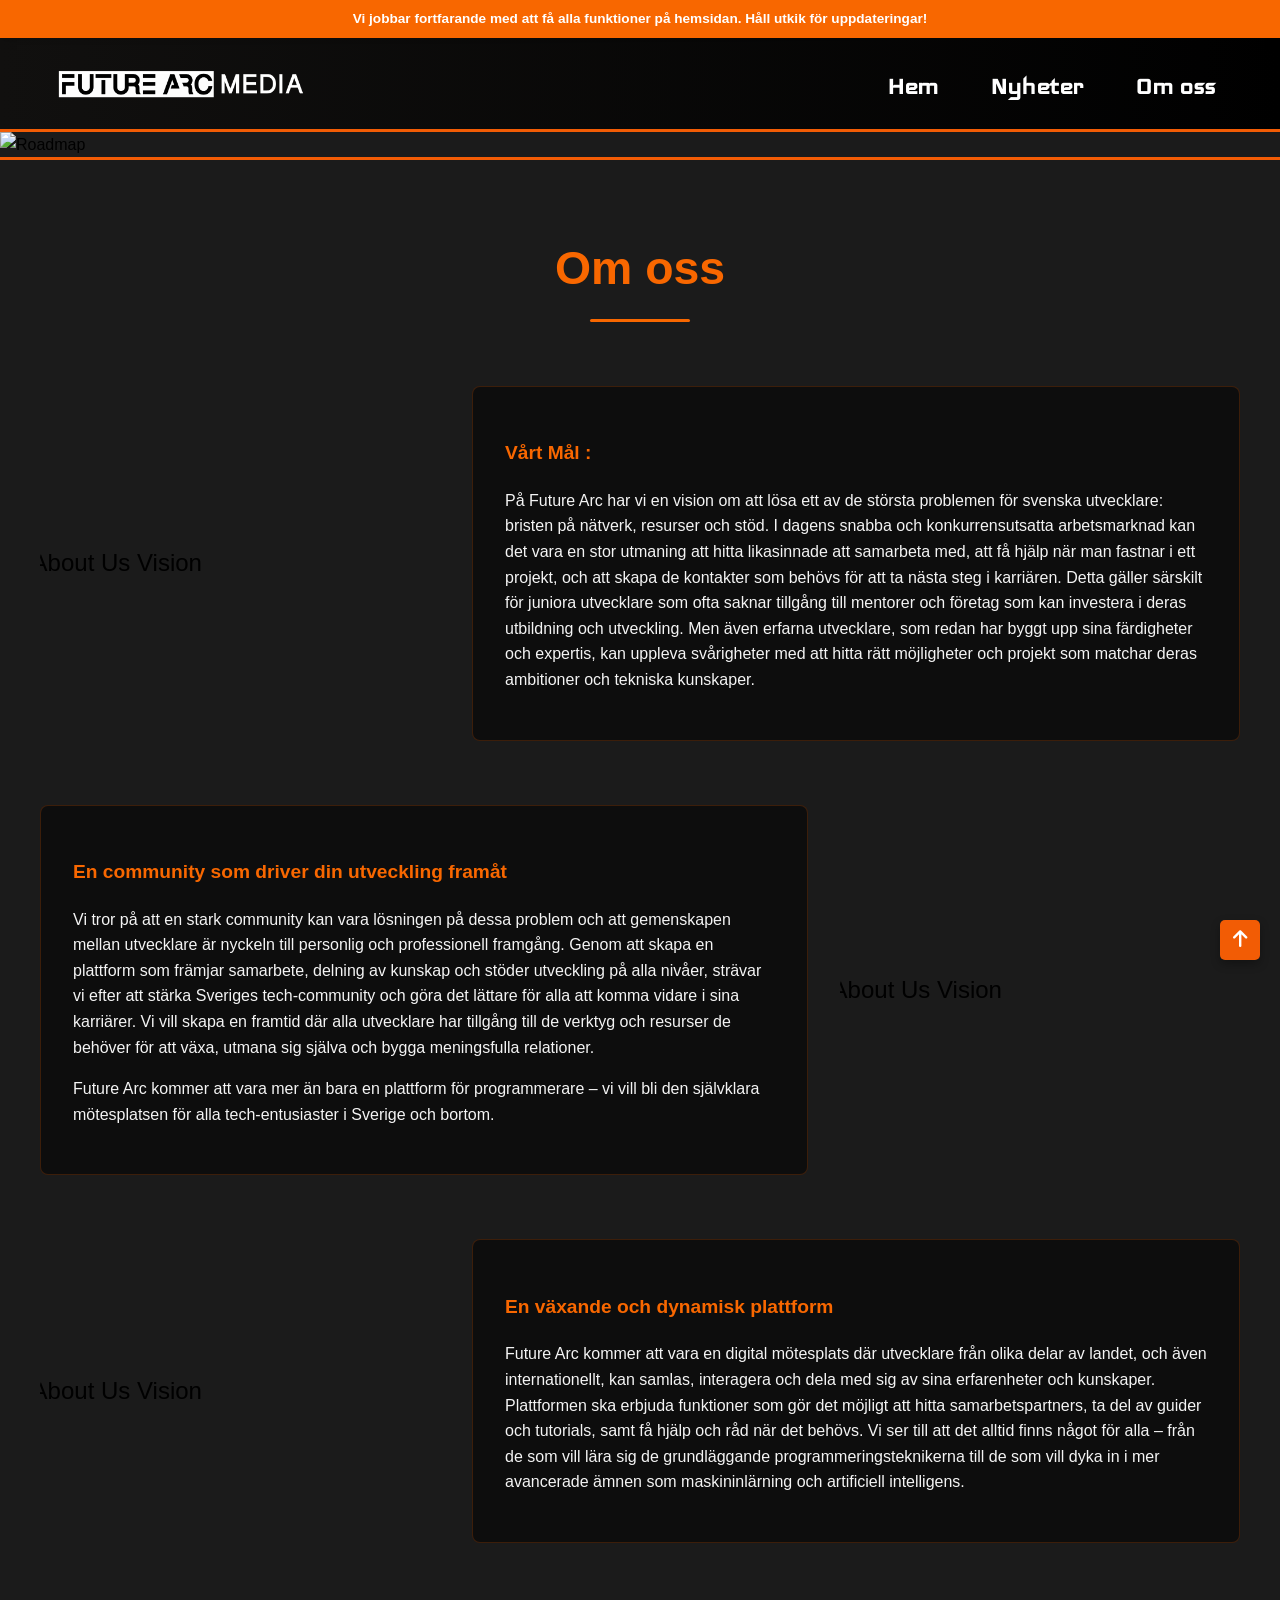
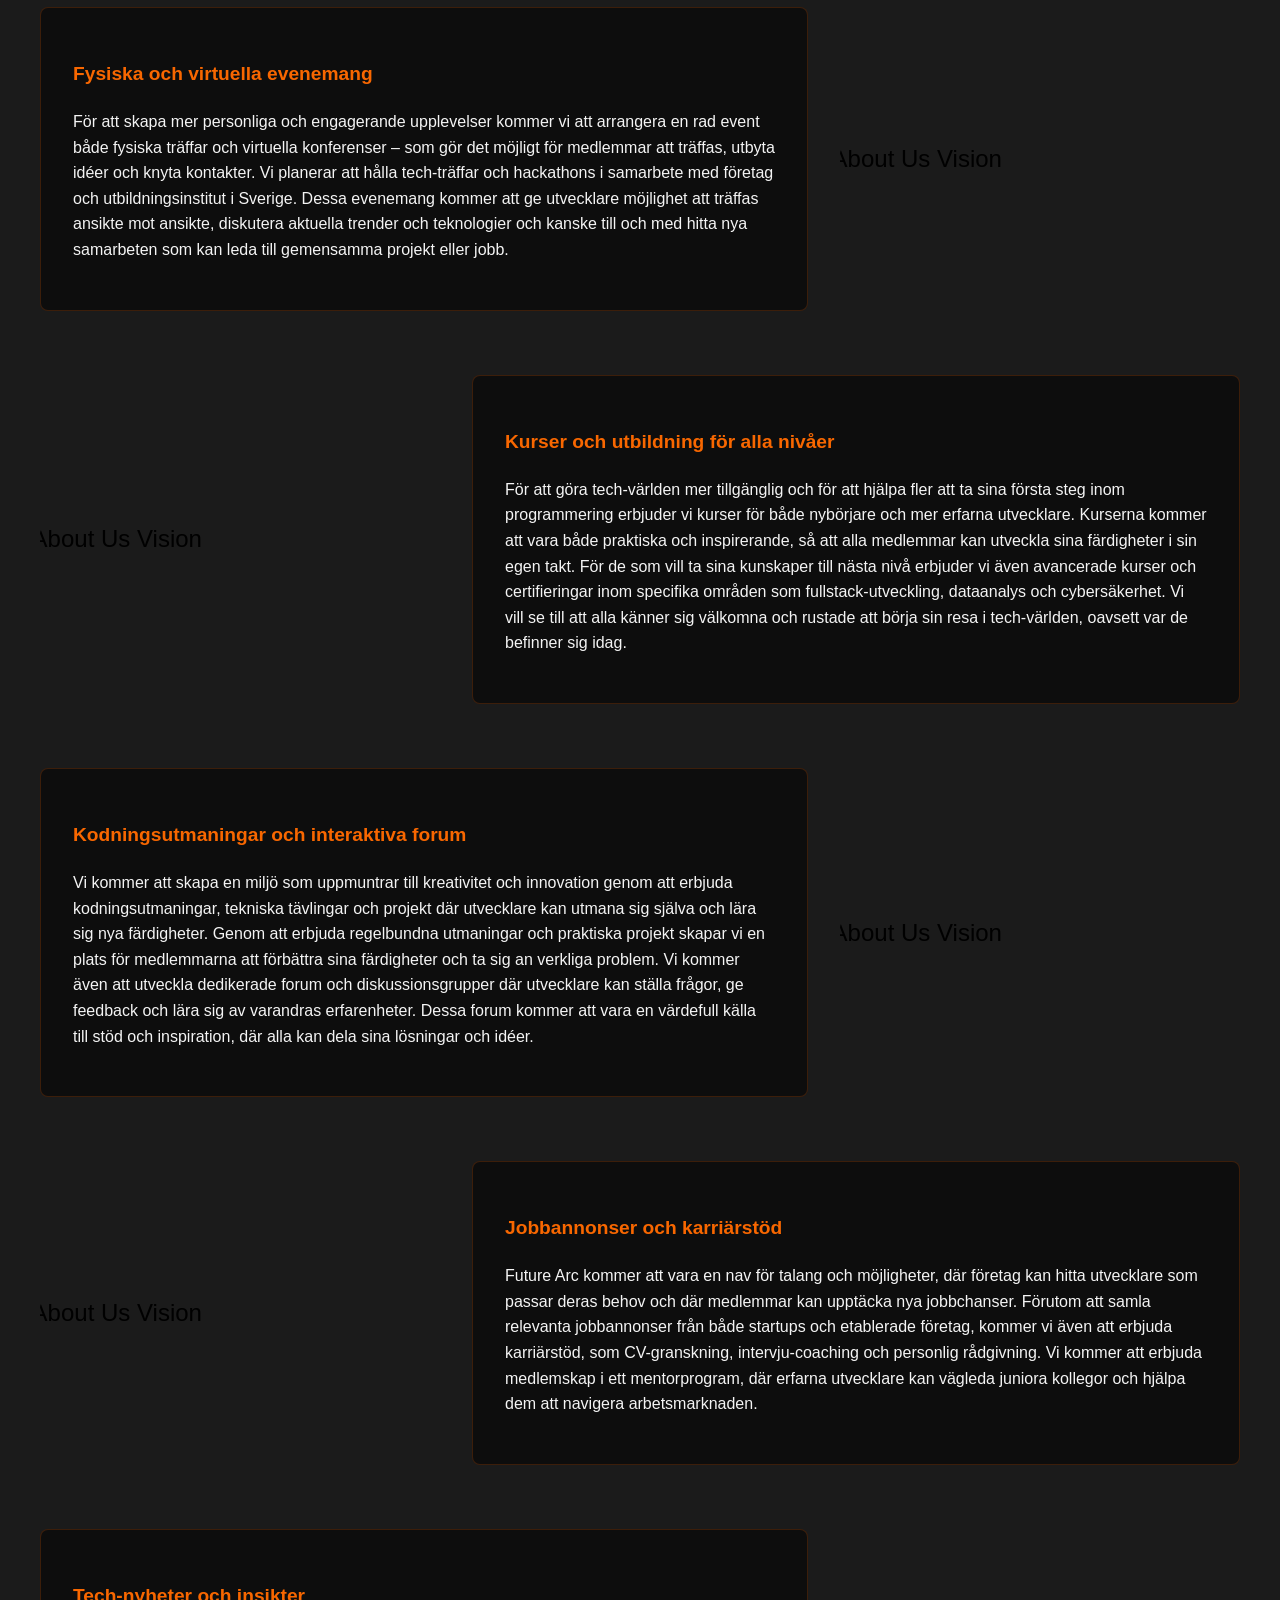
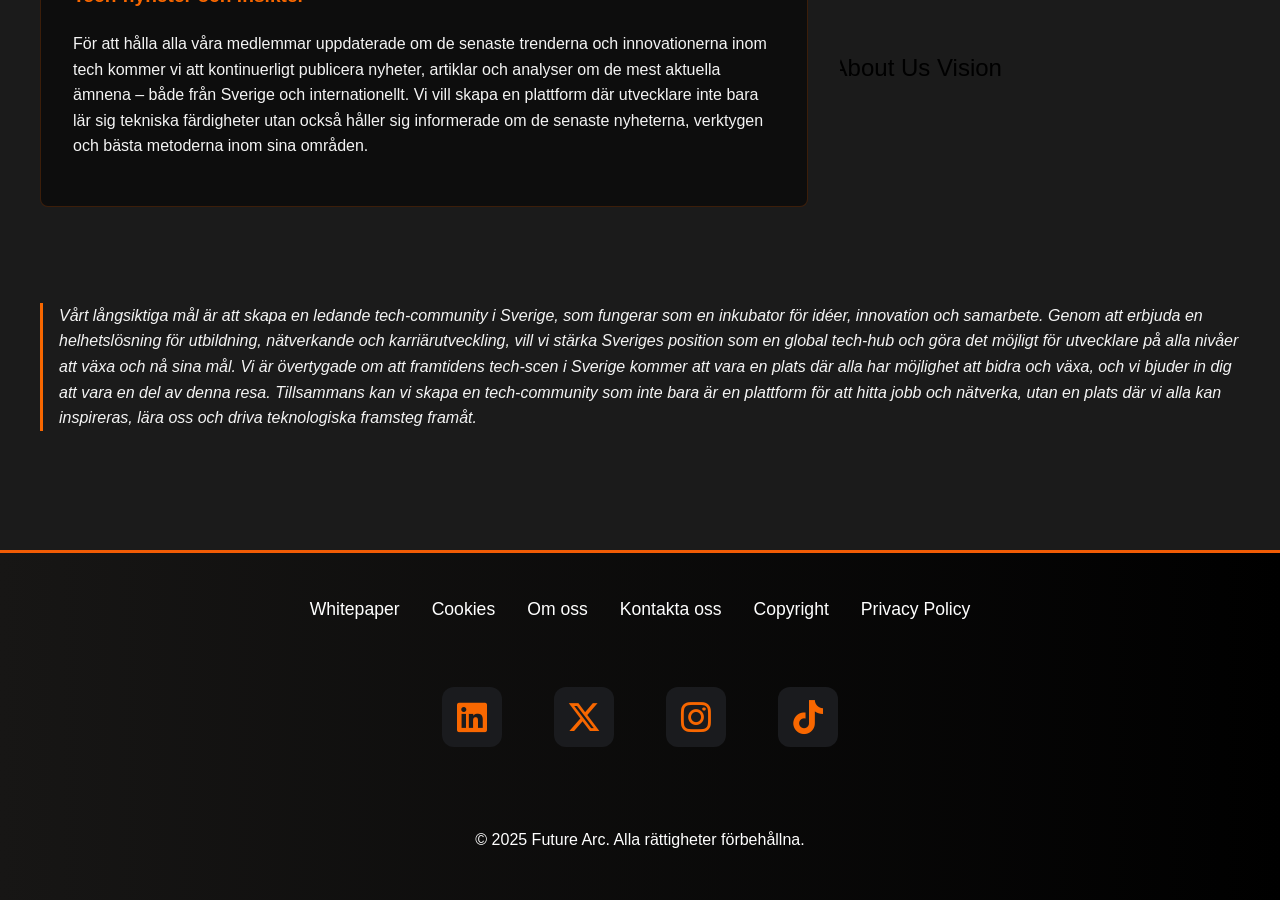
==== Futurearcsite.v3-main/about.html @ 13a93370 "Add files via upload" ====
<!DOCTYPE html>
<html lang="sv">

<head>
    <meta charset="UTF-8">
    <meta name="viewport" content="width=device-width, initial-scale=1.0">
    <title>Om oss</title>
    <link rel="stylesheet" href="assets/css/style.css">
    <link rel="stylesheet" href="https://cdnjs.cloudflare.com/ajax/libs/font-awesome/6.5.1/css/all.min.css">
    <script src="assets/js/include.js"></script>
    <script src="assets/js/navbar.js"></script>
</head>

<body onload="includeHTML()">
    <div include-html="components/header.html"></div>
    <hr class="section-divider">
        <div class="roadmap-about">
            <img src="assets/images/timeline.png" alt="Roadmap">
        </div>   
        <div class="section-divider"></div>
        <div class="about-container">
            <h1>Om oss</h1>
            <div class="about-text">
            <!-- First section - Left side -->
            <div class="text-section-first">
                <div class="aboutus-vision">
                    <picture>
                        <img src="assets/images/aboutus/1.png" alt="About Us Vision">
                    </picture>
                </div>
                <div class="text-content">
                    <h4>Vårt Mål :</h4>
                    <p>På Future Arc har vi en vision om att lösa ett av de största problemen för svenska utvecklare: bristen på nätverk, resurser och stöd. I dagens snabba och konkurrensutsatta arbetsmarknad kan det vara en stor utmaning att hitta likasinnade att samarbeta med, att få hjälp när man fastnar i ett projekt, och att skapa de kontakter som behövs för att ta nästa steg i karriären. Detta gäller särskilt för juniora utvecklare som ofta saknar tillgång till mentorer och företag som kan investera i deras utbildning och utveckling. Men även erfarna utvecklare, som redan har byggt upp sina färdigheter och expertis, kan uppleva svårigheter med att hitta rätt möjligheter och projekt som matchar deras ambitioner och tekniska kunskaper.</p>
                </div>
            </div>
        
            <!-- Second section - Right side -->
            <div class="text-section">
                <div class="text-content">
                    <h4>En community som driver din utveckling framåt</h4>
                    <p>Vi tror på att en stark community kan vara lösningen på dessa problem och att gemenskapen mellan utvecklare är nyckeln till personlig och professionell framgång. Genom att skapa en plattform som främjar samarbete, delning av kunskap och stöder utveckling på alla nivåer, strävar vi efter att stärka Sveriges tech-community och göra det lättare för alla att komma vidare i sina karriärer. Vi vill skapa en framtid där alla utvecklare har tillgång till de verktyg och resurser de behöver för att växa, utmana sig själva och bygga meningsfulla relationer.</p>
                    <p>Future Arc kommer att vara mer än bara en plattform för programmerare – vi vill bli den självklara mötesplatsen för alla tech-entusiaster i Sverige och bortom.</p>
                </div>
                <div class="aboutus-vision">
                    <picture>
                        <img src="assets/images/aboutus/2.png" alt="About Us Vision">
                    </picture>
                </div>
            </div>
        
            <!-- Third section - Left side -->
            <div class="text-section">
                <div class="aboutus-vision">
                    <picture>
                        <img src="assets/images/aboutus/3.png" alt="About Us Vision">
                    </picture>
                </div>
                <div class="text-content">
                    <h4>En växande och dynamisk plattform</h4>
                    <p>Future Arc kommer att vara en digital mötesplats där utvecklare från olika delar av landet, och även internationellt, kan samlas, interagera och dela med sig av sina erfarenheter och kunskaper. Plattformen ska erbjuda funktioner som gör det möjligt att hitta samarbetspartners, ta del av guider och tutorials, samt få hjälp och råd när det behövs. Vi ser till att det alltid finns något för alla – från de som vill lära sig de grundläggande programmeringsteknikerna till de som vill dyka in i mer avancerade ämnen som maskininlärning och artificiell intelligens.</p>
                </div>
            </div>
        
            <!-- Fourth section - Right side -->
            <div class="text-section">
                <div class="text-content">
                    <h4>Fysiska och virtuella evenemang</h4>
                    <p>För att skapa mer personliga och engagerande upplevelser kommer vi att arrangera en rad event  både fysiska träffar och virtuella konferenser – som gör det möjligt för medlemmar att träffas, utbyta idéer och knyta kontakter. Vi planerar att hålla tech-träffar och hackathons i samarbete med företag och utbildningsinstitut i Sverige. Dessa evenemang kommer att ge utvecklare möjlighet att träffas ansikte mot ansikte, diskutera aktuella trender och teknologier och kanske till och med hitta nya samarbeten som kan leda till gemensamma projekt eller jobb.</p>
                </div>
                <div class="aboutus-vision">
                    <picture>
                        <img src="assets/images/aboutus/8.png" loading="lazy" alt="About Us Vision">
                    </picture>
                </div>
            </div>
        
            <!-- Fifth section - Left side -->
            <div class="text-section">
                <div class="aboutus-vision">
                    <picture>
                        <img src="assets/images/aboutus/4.png" loading="lazy" alt="About Us Vision">
                    </picture>
                </div>
                <div class="text-content">
                    <h4>Kurser och utbildning för alla nivåer</h4>
                    <p>För att göra tech-världen mer tillgänglig och för att hjälpa fler att ta sina första steg inom programmering erbjuder vi kurser för både nybörjare och mer erfarna utvecklare. Kurserna kommer att vara både praktiska och inspirerande, så att alla medlemmar kan utveckla sina färdigheter i sin egen takt. För de som vill ta sina kunskaper till nästa nivå erbjuder vi även avancerade kurser och certifieringar inom specifika områden som fullstack-utveckling, dataanalys och cybersäkerhet. Vi vill se till att alla känner sig välkomna och rustade att börja sin resa i tech-världen, oavsett var de befinner sig idag.</p>
                </div>
            </div>
        
            <!-- Sixth section - Right side -->
            <div class="text-section">
                <div class="text-content">
                    <h4>Kodningsutmaningar och interaktiva forum</h4>
                    <p>Vi kommer att skapa en miljö som uppmuntrar till kreativitet och innovation genom att erbjuda kodningsutmaningar, tekniska tävlingar och projekt där utvecklare kan utmana sig själva och lära sig nya färdigheter. Genom att erbjuda regelbundna utmaningar och praktiska projekt skapar vi en plats för medlemmarna att förbättra sina färdigheter och ta sig an verkliga problem. Vi kommer även att utveckla dedikerade forum och diskussionsgrupper där utvecklare kan ställa frågor, ge feedback och lära sig av varandras erfarenheter. Dessa forum kommer att vara en värdefull källa till stöd och inspiration, där alla kan dela sina lösningar och idéer.</p>
                </div>
                <div class="aboutus-vision">
                    <picture>
                        <img src="assets/images/aboutus/5.png" loading="lazy" alt="About Us Vision">
                    </picture>
                </div>
            </div>
        
            <!-- Seventh section - Left side -->
            <div class="text-section">
                <div class="aboutus-vision">
                    <picture>
                        <img src="assets/images/aboutus/6.png" loading="lazy" alt="About Us Vision">
                    </picture>
                </div>
                <div class="text-content">
                    <h4>Jobbannonser och karriärstöd</h4>
                    <p>Future Arc kommer att vara en nav för talang och möjligheter, där företag kan hitta utvecklare som passar deras behov och där medlemmar kan upptäcka nya jobbchanser. Förutom att samla relevanta jobbannonser från både startups och etablerade företag, kommer vi även att erbjuda karriärstöd, som CV-granskning, intervju-coaching och personlig rådgivning. Vi kommer att erbjuda medlemskap i ett mentorprogram, där erfarna utvecklare kan vägleda juniora kollegor och hjälpa dem att navigera arbetsmarknaden.</p>
                </div>
            </div>
        
            <!-- Eighth section - Right side -->
            <div class="text-section">
                <div class="text-content">
                    <h4>Tech-nyheter och insikter</h4>
                    <p>För att hålla alla våra medlemmar uppdaterade om de senaste trenderna och innovationerna inom tech kommer vi att kontinuerligt publicera nyheter, artiklar och analyser om de mest aktuella ämnena – både från Sverige och internationellt. Vi vill skapa en plattform där utvecklare inte bara lär sig tekniska färdigheter utan också håller sig informerade om de senaste nyheterna, verktygen och bästa metoderna inom sina områden.</p>
                </div>
                <div class="aboutus-vision">
                    <picture>
                        <img src="assets/images/aboutus/7.png" loading="lazy" alt="About Us Vision">
                    </picture>
                </div>
            </div>
        
            <!-- Conclusion section - Full width -->
            <div class="text-section full-width">
                <div class="full-text-content">
                    <p class="vision-conclusion">Vårt långsiktiga mål är att skapa en ledande tech-community i Sverige, som fungerar som en inkubator för idéer, innovation och samarbete. Genom att erbjuda en helhetslösning för utbildning, nätverkande och karriärutveckling, vill vi stärka Sveriges position som en global tech-hub och göra det möjligt för utvecklare på alla nivåer att växa och nå sina mål. Vi är övertygade om att framtidens tech-scen i Sverige kommer att vara en plats där alla har möjlighet att bidra och växa, och vi bjuder in dig att vara en del av denna resa. Tillsammans kan vi skapa en tech-community som inte bara är en plattform för att hitta jobb och nätverka, utan en plats där vi alla kan inspireras, lära oss och driva teknologiska framsteg framåt.</p>
                </div>
            </div>
        </div>
    </div>
</div>
    <hr class="section-divider">
    <button onclick="scrollToTop()" class="scroll-to-top">
        <i class="fas fa-arrow-up"></i>
        <span>Ta mig upp</span>
    </button>

    <footer>
        <div class="footer" include-html="components/footer.html"></div>
    </footer>
    <script>
    function autoResize(textarea) {
        textarea.style.height = 'auto'; // Återställer höjden
        textarea.style.height = textarea.scrollHeight + 'px'; // Sätter höjden baserat på innehållet
    }
    </script>
    <script>
        function scrollToTop() {
            window.scrollTo({top: 0, behavior: 'smooth'});
        }
        </script>
    <script>
// JavaScript för att hantera visning och dölja knappen
window.onscroll = function() {
    var scrollPosition = document.documentElement.scrollTop || document.body.scrollTop;
    var windowHeight = window.innerHeight;
    var fullHeight = document.body.scrollHeight;
    
    var button = document.querySelector('.scroll-to-top');
    
    // Visa knappen endast när användaren är nära botten av sidan
    if (fullHeight - (scrollPosition + windowHeight) <= 1000) {
        button.style.bottom = '20px'; // Flyttar upp knappen så den är synlig
    } else {
        button.style.bottom = '-60px'; // Gömmer knappen
    }
};

function scrollToTop() {
    window.scrollTo({ top: 0, behavior: 'smooth' });
}
</script>
</body>
</html>
---- Futurearcsite.v3-main/assets/css/style.css ----
/* Först importera fonterna i början av filen */
@import url('https://fonts.googleapis.com/css2?family=Open+Sans:ital,wght@0,300..800;1,300..800&family=Oswald:wght@200..700&display=swap');
@import url('https://fonts.googleapis.com/css2?family=Ubuntu:ital,wght@0,300;0,400;0,500;0,700;1,300;1,400;1,500;1,700&display=swap');
@import url('https://fonts.googleapis.com/css2?family=Anton&display=swap');
@import url('https://fonts.googleapis.com/css2?family=Lexend:wght@100..900&display=swap');
@import url('https://fonts.googleapis.com/css2?family=Roboto:ital,wght@0,100..900;1,100..900&display=swap');

@import url('https://fonts.googleapis.com/css2?family=Iceland&family=Roboto:ital,wght@0,100..900;1,100..900&display=swap');





* {
    box-sizing: border-box;
}

/* General Styles */
body {
    font-family: Arial, sans-serif; /* Sätter fonten till Arial */
    line-height: 1.6; /* Radavstånd */
    margin: 0; /* Tar bort marginaler från kroppen */
    padding: 0; /* Tar bort padding */
    color: #000000; /* Textfärg: svart */
    background-color: #1b1b1b; /* Bakgrundsfärg: ljusgrå */
}

.container {
    width: 100%; /* Behåller 100% av bredden av skärmen */
    max-width: 1200px; /* Maxbredd på 1200px */
    margin: 0 auto; /* Centrerar innehållet */
    padding: 0 15px; /* Sidpadding */
}

/* Header Styles */
header {
    background: linear-gradient(90deg, #11100f, #000000); /* Mörk gradient */
    color: #fff; /* Vit text */
    padding: 20px 0; /* Vertikal padding för utrymme */
}

header .container {
    display: flex;
    align-items: center;
    justify-content: space-between;
    padding: 0 15px;
    position: relative;
}

.logo {
    width: 250px; /* Öka bredden på loggan */
    height: auto; /* Bibehåll proportionerna */
    margin-right: 20px; /* Mellanrum till nästa element */
    margin-bottom: -7px;
    transition: all 0.5s cubic-bezier(0.4, 0, 0.2, 1);
    
}

.logo:hover {
    transform: scale(1.1);/* Förstorar loggan vid hover */
    filter: brightness(0.5);
}

/* Mobil meny */
@media (max-width: 768px) {
    .logo {
        width: 200px; /* Minska bredden på loggan i telefonvy */
    }
}


nav ul {
    list-style: none; /* Tar bort punktlistan */
    padding: 0; /* Tar bort padding */
    margin: 5px 0 0; /* Justerar margin för listan */
}

nav ul li {
    display: inline; /* Gör listan horisontell */
    margin: 0 10px; /* Mellanrum mellan listobjekten */
}

nav ul li a {
    font-family: "Iceland", serif;
    color: #fff; /* Vit färg på länktext */
    text-decoration: none; /* Tar bort understrykning från länkar */
    font-weight: bolder; /* Fetter texten */
    font-size: 1.8rem;
    position: relative; /* Behållare för pseudo-element */
    display: inline-block; /* Gör att länken beter sig som en block för att underlätta animation */
    transition: opacity 0.3s ease; /* Animerar opaciteten */
}

nav ul li a::after {
    content: '';
    position: absolute;
    left: 0;
    bottom: -1px; /* Placera linjen under texten */
    width: 100%; /* Linjen sträcker sig över hela länken */
    height: 2px; /* Höjd på linjen */
    background-color: #f25c05; /* Färg på linjen */
    transform: scaleX(0); /* Börjar med att linjen är osynlig */
    transform-origin: left; /* Startar animationen från vänster */
    transition: transform 0.3s ease; /* Animerar linjen */
}

nav ul li a:hover::after {
    transform: scaleX(1); /* Linjen visas full bredd */
    transform-origin: left; /* Gör att linjen "slider ut" till höger */
}

nav ul li a:hover {
    color: #f86700;
}

/* När du hovrar över en länk, sänk opaciteten på de andra länkarna */
nav ul:hover li a {
    opacity: 0.3; /* Sänker opaciteten på alla länkar */
}

nav ul li a:hover {
    opacity: 1; /* Behåll full opacitet på den länk du hovrar över */
}


/* Specifik stil för nyhetsknappen */
@keyframes vibrate {
    0%, 100% { 
        transform: translate(0) rotate(0); 
        text-shadow: 0 0 10px rgba(242, 92, 5, 0.8);
    }
    10% { 
        transform: translate(-8px, 8px) rotate(-3deg); 
        text-shadow: 0 0 20px rgba(242, 92, 5, 0.9);
    }
    20% { 
        transform: translate(8px, -8px) rotate(3deg);
        text-shadow: 0 0 15px rgba(242, 92, 5, 1);
    }
    30% { 
        transform: translate(-8px, -8px) rotate(-3deg);
        text-shadow: 0 0 20px rgba(242, 92, 5, 0.9);
    }
    40% { 
        transform: translate(8px, 8px) rotate(3deg);
        text-shadow: 0 0 25px rgba(242, 92, 5, 1);
    }
    50% { 
        transform: translate(-8px, 0) rotate(-3deg);
        text-shadow: 0 0 30px rgba(242, 92, 5, 0.8);
    }
    60% { 
        transform: translate(8px, 0) rotate(3deg);
        text-shadow: 0 0 25px rgba(242, 92, 5, 1);
    }
    70% { 
        transform: translate(-8px, 8px) rotate(-3deg);
        text-shadow: 0 0 20px rgba(242, 92, 5, 0.9);
    }
    80% { 
        transform: translate(8px, -8px) rotate(3deg);
        text-shadow: 0 0 15px rgba(242, 92, 5, 1);
    }
    90% { 
        transform: translate(-4px, 4px) rotate(-1deg);
        text-shadow: 0 0 10px rgba(242, 92, 5, 0.8);
    }
}

nav ul li a[href="#"] {
    position: relative;
    display: inline-block;
    transition: all 0.3s ease;
    cursor: pointer;
}

nav ul li a[href="#"]:active {
    animation: vibrate 0.5s ease-in-out;
    color: #ff3e00;
    text-shadow: 0 0 15px #ff3e00;
    transform-origin: center;
}


/* Beta Tag som ska bort vid lanseringen av riktiga sida */
.beta-tag {
    position: absolute;
    top: 20px;
    right: 20px;
    background: rgba(248, 103, 0, 0.9);
    color: white;
    padding: 8px 15px;
    border-radius: 15px;
    font-size: 0.9rem;
    font-weight: bold;
    text-transform: uppercase;
    border: 1px solid rgba(255, 255, 255, 0.2);
    backdrop-filter: blur(5px);
}

/* Make it responsive */
@media (max-width: 768px) {
    .beta-tag {
        top: 10px;
        right: 10px;
        font-size: 0.8rem;
        padding: 6px 12px;
    }
}



/* Hero Section */

.hero {                 /* bakgrunden kan ändras med bara banner.png , vi får bestämma */
    background: url(../images/banner.png) no-repeat center center/cover; /* Mörk bakgrund för kontrast */
    color: #ffffff; /* Vit text för läsbarhet */
    text-align: center; /* Centrerar all text */
    padding: 50px 20px; /* Justerar padding för bättre layout */
    box-shadow: 0 0 20px rgba(255, 255, 255, 0.2); /* Lägger till en mjuk vit glow-effekt */
    position: relative;
    overflow: hidden;
}

/* decor iconer för hero section */
.floating-icon {
    position: absolute;
    color: rgba(248, 103, 0, 0.58);
    animation: float 3s ease-in-out infinite;
    z-index: 1;
}

.icon-1 {
    top: 10%;
    left: 15%;
    font-size: 2rem;
    animation-delay: 0s;
}

.icon-2 {
    top: 20%;
    right: 6%;
    font-size: 3rem;
    animation-delay: 0s;
}

.icon-3 {
    bottom: 30%;
    left: 14%;
    font-size: 2.5rem;
    animation-delay:0s;
}

.icon-4 {
    bottom: 45%;
    right: 15%;
    font-size: 2rem;
    animation-delay: 0s;
}

.icon-5 {
    top: 35%;
    left: 8%;
    font-size: 2.8rem;
    animation-delay: 0s;
    animation: floatReverse 4s ease-in-out infinite;
}

.icon-6 {
    bottom: 30%;
    right: 8%;
    font-size: 2.2rem;
    animation-delay: 0s;
    animation: floatDiagonal 5s ease-in-out infinite;
}

.icon-7 {
    top: 40%;
    left: 25%;
    font-size: 2.4rem;
    animation-delay: 0s;
    animation: floatCircle 6s linear infinite;
}

@keyframes float {
    0%, 100% {
        transform: translateY(0) rotate(0deg);
        opacity: 0.2;
    }
    50% {
        transform: translateY(-20px) rotate(10deg);
        opacity: 0.4;
    }
}

@keyframes floatReverse {
    0%, 100% {
        transform: translateY(0) rotate(0deg);
        opacity: 0.2;
    }
    50% {
        transform: translateY(20px) rotate(-10deg);
        opacity: 0.4;
    }
}

@keyframes floatDiagonal {
    0%, 100% {
        transform: translate(0, 0) rotate(0deg);
        opacity: 0.2;
    }
    50% {
        transform: translate(-15px, -15px) rotate(15deg);
        opacity: 0.4;
    }
}

@keyframes floatCircle {
    0% {
        transform: rotate(0deg) translateX(10px) rotate(0deg);
        opacity: 0.2;
    }
    50% {
        opacity: 0.4;
    }
    100% {
        transform: rotate(360deg) translateX(10px) rotate(-360deg);
        opacity: 0.2;
    }
}


.hero h2 {
    text-transform: none;
    font-family: "Lexend", serif; 
    font-size: 3.5rem; /* Ökar storleken på rubriken */
    color: #ffffff; /* Vit text för hög kontrast mot mörk bakgrund */
    text-shadow: 0 0 10px rgba(255, 255, 255, 0.5); /* Lägger till vit glow-effekt */
    font-weight: 500; /* Gör texten fetare */
    line-height: 1.2; /* Justerar radavståndet för bättre läsbarhet */
    margin-top: 100px;
}

.hero h2 .highlight {
    position: relative;
    display: inline-block;
}

.hero h2 .highlight::after {
    content: '';
    position: absolute;
    left: 0;
    bottom: 0;
    width: 100%;
    height: 5px;
    background: linear-gradient(to right, #f86700, #fd8b39);
    border-radius: 0;
}

.hero h2 .highlight .y-letter {
    position: relative;
    z-index: 1; 
}

.hero p {
    font-size: 1.2rem; /* Justerar textstorleken för paragrafer */
    color: #cccccc; /* Ljusare grå färg för paragrafer för att skilja från rubriken */
    margin-bottom: 30px; /* Ökar utrymmet under paragrafer */
}

.hero .cta {
    background-color: #f25c05; /* Orange bakgrund */
    color: #ffffff; /* Vit text */
    padding: 15px 30px; /* Ökar padding för att göra knappen större */
    font-size: 1.2rem; /* Ökar fontstorleken */
    border-radius: 5px; /* Rundade hörn */
    text-decoration: none; /* Tar bort understrykning */
    font-weight: bold; /* Fetstil */
    transition: all 0.3s ease; /* Animation för alla effekter */
    margin-bottom: 50px;
    box-shadow: 0 0 15px rgba(242, 92, 5, 0.3),
                0 0 30px rgba(242, 92, 5, 0.2);
    border: 2px solid transparent;
    position: relative;
    overflow: hidden;
}

.hero .cta:hover {
    background-color: transparent; /* Transparent bakgrund vid hover */
    border-radius: 5px; /* Rundade hörn */
    border: 2px solid #f25c05; /* Orange border vid hover */
    color: #f25c05; /* Orange text vid hover */
    transform: translateY(-3px); /* Lätt uppåtrörelse */
    box-shadow: 0 0 20px rgba(242, 92, 5, 0.5),
                0 0 40px rgba(242, 92, 5, 0.3),
                0 0 60px rgba(242, 92, 5, 0.2);
}

.hero .cta:active {
    transform: translateY(0); /* Återgår när knappen trycks ner */
}

.hero .intro-cta {
    background-color: #f25c05; /* Orange bakgrund */
    color: #ffffff; /* Vit text */
    padding: 10px 20px; /* Ökar padding för att göra knappen större */
    font-size: 1.2rem; /* Ökar fontstorleken */
    border-radius: 5px; /* Rundade hörn */
    text-decoration: none; /* Tar bort understrykning */
    font-weight: bold; /* Fetstil */
    transition: background-color 0.3s ease; /* Animation för hover-effekt */
}

.hero .intro-cta:hover {
    background-color: #e24e1b; /* Mörkare orange vid hover */
    transform: scale(1.1); /* Lätt förstoringseffekt */
}

/* Video styling */
.hero .intro-video {
    position: relative;
    width: 100%;
    max-width: 700px;
    margin: 20px auto;
    border-radius: 5px;
    z-index: 10;
}

.hero .intro-video video {
    position: relative;
    width: 100%;
    height: auto;
    border-radius: 5px;
    border: 2px solid rgba(248, 103, 0, 0.6);
    animation: videoGlow 3s ease-in-out infinite;
    filter: drop-shadow(0 0 5px rgba(248, 103, 0, 0.3));
}

@keyframes videoGlow {
    0%, 100% {
        box-shadow: 
            0 0 10px rgba(248, 103, 0, 0.3),
            0 0 15px rgba(248, 103, 0, 0.2),
            0 0 20px rgba(248, 103, 0, 0.1);
        border-color: rgba(248, 103, 0, 0.6);
    }
    50% {
        box-shadow: 
            0 0 20px rgba(255, 69, 0, 0.4),
            0 0 42px rgba(255, 69, 0, 0.3),
            0 0 52px rgba(255, 69, 0, 0.2);
        border-color: rgba(255, 69, 0, 0.7);
    }
}

/* Responsivitet */
@media (max-width: 768px) {
    .hero h2, .hero .intro-text h2 {
        font-size: 2rem; /* Mindre rubrikstorlek på små skärmar */
    }

    .hero p {
        font-size: 1rem; /* Mindre textstorlek på små skärmar */
    }

    .hero .cta, .hero .intro-cta {
        padding: 8px 20px; /* Mindre padding på små skärmar */
    }
}

/* Call-to-Action Button */
.cta {
    display: inline-block; /* Inline-block för att styra storleken */
    background-color: #f25c05; /* Orange bakgrund */
    color: #fff; /* Vit text */
    padding: 10px 20px; /* Padding runt texten */
    text-decoration: none; /* Ingen understrykning */
    font-weight: 900;
    font-size: 1rem; /* Standard textstorlek */
    margin-top: 20px; /* Utrymme ovanför */
    border-radius: 5px; /* Rundade hörn */
    position: relative;
    overflow: hidden;
    z-index: 1;
    transition: background-color 0.3s ease;
}

.cta::before {
    content: "";
    position: absolute;
    top: 0;
    left: -100%;
    width: 100%;
    height: 100%;
    background: rgba(255, 255, 255, 0.3);
    z-index: 0;
    transform: skewX(-45deg);
    transition: left 0.5s ease;
}

.cta:hover::before {
    left: 100%;
}

.cta:hover {
    background-color: #9c4a1a; /* Mörkare orange vid hover */
}       



@media (max-width: 768px) {
    .intro-container {
        flex-direction: column;
    }

    .intro-text, .intro-video {
        width: 100%;
    }
}

.intro-cta {
    display: inline-block;
    padding: 12px 25px;
    background-color: #f86700;
    color: white;
    text-decoration: none;
    border-radius: 8px;
    font-weight: bold;
    margin-top: 20px;
    transition: all 0.3s ease;
    border: 2px solid transparent;
}

.intro-cta:hover {
    background-color: transparent;
    border: 2px solid #f86700;
    color: #f86700;
    transform: translateY(-2px);
    box-shadow: 0 5px 15px rgba(248, 103, 0, 0.4);
}

.intro-cta:active {
    transform: translateY(0);
}




/* Senaste nyheter / News Section */
.news {
    padding: 40px 20px; /* Padding för utrymme */
    background: linear-gradient(90deg, #171615, #000000); /* Mörk bakgrund */
    text-align: center; /* Centrerad text */
}

.news h2 {
    color: #f86700;
    font-size: 2.5rem;
    font-weight: 700;
    text-transform: uppercase;
    margin-top: 1rem;  
    margin-bottom: 4rem;
}

.articles {
    display: flex;
    justify-content: space-around;
    flex-wrap: wrap;
    gap: 20px;
    margin-top: -2rem;  /* Negativt margin för att flytta artiklarna uppåt */
}

.articles article {
    background-color: #1a1a1a;
    border: 1px solid #f86700;
    padding: 20px;
    border-radius: 10px;
    box-shadow: 0 0 15px rgba(248, 103, 0, 0.3);
    width: 300px;
    text-align: left;
    transition: all 0.3s ease;
}


.articles article:hover {
    border-color: #f86700; /* Orange border vid hover */
    box-shadow: 0 0 35px rgba(248, 103, 0, 0.5); /* Glödande orange effekt */
    transform: scale(1.05); /* Ta bort scale effekten */
}

.articles article h3 {
    margin: 0 0 10px; /* Avstånd ovanför rubriken */
    font-size: 1.5rem; /* Större rubriktext */
    color: #fff;
}

.articles article p {
    color: #fff;
    font-size: 1rem; /* Normal textstorlek */
    margin-bottom: 10px; /* Mellanrum under texten */
}

.read-more {
    color: #fff; /* Orange textfärg för "läs mer" */
    text-decoration: none; /* Ingen understrykning */
    font-weight: bold; /* Fet stil */
}

.read-more:hover {
    color: #ff8741; /* Understrykning vid hover */
    transform: scale(1.05);
}



/* Social Icons */
.social-icons a {
    font-size: 20px; /* Större ikoner */
    margin: 0 10px; /* Mellanrum mellan ikoner */
    text-decoration: none; /* Ingen understrykning */
    transition: color 0.3s; /* Smidig färgövergång vid hover */
}

.social-icons a:hover {
    color: #f25c05; /* Guld färg vid hover */
}

/* Responsiv Design */
@media (max-width: 768px) {
    .container {
        width: 100%;
        padding: 10px;
    }

    .hero {
        padding: 50px 10px;
    }

    .articles {
        flex-direction: column; /* Staplar artiklarna på varandra */
        align-items: center;
    }

    .articles article {
        width: 90%; /* Gör artiklarna bredare för små skärmar */
    }

    nav ul li {
        display: block; /* Gör att länkar staplas */
        margin: 10px 0;
        text-align: center;
    }
}

/*det är för medeleandet som kommer upp på sidan*/

.bottom-header {
    position: relative; /* Börja med relative position */
    width: 100%;
    background: #f86700;
    z-index: 1001;
    transition: all 0.5s ease;
    box-shadow: 0 2px 10px rgba(0, 0, 0, 0.2);
}

.bottom-header.sticky {
    position: fixed; /* Blir fixed när den får sticky-klassen */
    top: 0;
    left: 0;
}

.bottom-header.hide {
    transform: translateY(-100%);
    opacity: 0;
}

.medelande {
    text-align: center;
    padding: 10px 15px;
    width: 100%;
    box-sizing: border-box;
}

.medelande h6 {
    margin: 0;
    color: white;
    font-size: 0.85rem;
    line-height: 1.3;
    white-space: normal;
    word-wrap: break-word;
}







/*Modal*/
.modal {
    display: none;  /* Detta är det enda vi behöver lägga till/ändra */
}

.modal {
    display: none;
    position: fixed;
    top: 0;
    left: 0;
    width: 100%;
    height: 100%;
    background-color: rgba(0,0,0,0.8);
    z-index: 1000;
    overflow-y: auto;  /* Gör modalen scrollbar */
    display: flex;     /* Använd flex för centrering */
    align-items: center;  /* Vertikal centrering */
    justify-content: center;  /* Horisontell centrering */
}

.modal-content {
    position: relative;
    background: linear-gradient(145deg, #1a1a1a, #2a2a2a);
    padding: 2rem;
    width: 80%;
    max-width: 800px;
    border-radius: 16px;
    color: #fff;
    box-shadow: 0 0 20px rgba(0, 0, 0, 0.5);
    margin: 2rem auto;  /* Lägg till margin top och bottom */
    max-height: 85vh;   /* Maxhöjd på 85% av viewport height */
    overflow-y: auto;   /* Gör innehållet scrollbart */
    animation: modalFadeIn 0.4s ease-out;
}
/*Animation för modalen*/
@keyframes modalFadeIn {
    from {
        opacity: 0;
        transform: translateY(-20px);
    }
    to {
        opacity: 1;
        transform: translateY(0);
    }
}


/* Snygga till scrollbaren */
.modal-content::-webkit-scrollbar {
    width: 8px;
}

.modal-content::-webkit-scrollbar-track {
    background: #1a1a1a;
    border-radius: 4px;
}

.modal-content::-webkit-scrollbar-thumb {
    background: #f86700;
    border-radius: 4px;
}

.modal-content::-webkit-scrollbar-thumb:hover {
    background: #e55d00;
}

.close-button {
    color: #f86700;
    float: right;
    font-size: 28px;
    font-weight: bold;
    cursor: pointer;
    transition: color 0.3s ease;
}

.close-button:hover {
    color: #ff8533;
}

.modal-content img {
    width: 100%;
    max-height: 400px;
    object-fit: cover;
    border-radius: 8px;
    margin: 1rem 0;
}

.learn-more {
    display: inline-block;
    padding: 0.5rem 1rem;
    margin-top: 1rem;
    background-color: #f86700;
    font-weight: bolder;
    font-size: 1rem;
    color: white;
    border: none;
    border-radius: 8px;
    cursor: pointer;
    transition: background-color 0.3s ease;
}

.learn-more:hover {
    background-color: #e55d00;
}

.modal-content h2 {
    font-family: 'Oswald', sans-serif;  /* Primär font */
    color: #f86700;
    font-size: 2.5rem;
    font-weight: 700;  /* Justerat för Oswald */
    margin-bottom: 1.5rem;
    text-transform: uppercase;
    letter-spacing: 1px;
    border-bottom: 3px solid #f86700;
    padding-bottom: 10px;
    display: inline-block;
}

/* För övrig text i modalen kan du använda Open Sans */
.modal-content p {
    font-family: 'Open Sans', sans-serif;
    font-weight: 400;  /* Regular weight för brödtext */
}

/* Om du vill ha en understrykning eller border under rubriken */
.modal-content h2 {
    border-bottom: 3px solid #f86700;
    padding-bottom: 10px;
    display: inline-block;
}

/* Responsiv Design */
@media (max-width: 768px) {
    .news-container {
        flex-direction: column; /* Staplar news-main och news-sidebar vertikalt */
    }

    .news-main {
        margin-right: 0; /* Tar bort marginalen till höger */
    }

    .news-sidebar {
        margin-top: 20px; /* Mellanrum ovanför sidopanelen */
    }

    nav ul li {
        display: block; /* Gör att länkar staplas */
        margin: 10px 0;
        text-align: center;
    }
}

/* För sektionsrubriker (som "Senaste Nyheterna") */
.news h2, section h2 {
    font-family: 'Oswald', sans-serif;
    color: #f86700;
    font-size: 2.5rem;
    font-weight: 700;
    text-transform: uppercase;
    letter-spacing: 1px;
}


/*Footer*/
.footer .social-icons {
    display: flex;
    justify-content: center;
    gap: 2rem;
    margin: 2rem 0;
}

.footer .social-link {
    display: flex;
    align-items: center;
    justify-content: center;
    width: 60px; /* Justera bredden */
    height: 60px; /* Justera höjden */
    background-color: #1a1b1e;
    border-radius: 12px;
    transition: all 0.4s cubic-bezier(0.175, 0.885, 0.32, 1.275);
    text-decoration: none;
    transform: translateY(0);
}

.footer .social-link i {
    color: #f86700;
    font-size: 34px; /* Justera ikonens storlek */
    transition: all 0.4s cubic-bezier(0.175, 0.885, 0.32, 1.275);
}

.footer .social-link:hover {
    transform: translateY(-8px);
    background-color: #f86700;
    box-shadow: 0 5px 15px rgba(248, 103, 0, 0.4);
}

.footer .social-link:hover i {
    color: white;
    transform: scale(1.1);
}

.footer-content {
    padding: 2rem;
    display: flex;
    flex-direction: column;
    align-items: center;
    gap: 2rem;
}

.footer-links {
    display: flex;
    gap: 2rem;
    flex-wrap: wrap;
    justify-content: center;
}

.footer-links a {
    color: #fff;
    text-decoration: none;
    font-size: 1.1rem;
    transition: color 0.3s ease;
    position: relative;
}

.footer-links a:hover {
    color: #f86700;
}

.footer-links a::after {
    content: '';
    position: absolute;
    width: 0;
    height: 2px;
    bottom: -4px;
    left: 0;
    background-color: #f86700;
    transition: width 0.3s ease;
}

.footer-links a:hover::after {
    width: 100%;
}

footer {
    background: linear-gradient(90deg, #171615, #000000); /* Mörk bakgrund */
    color: #fff; /* Vit text */
    text-align: center; /* Centrerad text */
    padding: 5px 0; /* Padding för utrymme */
    margin-top: 0; /* Utrymme ovanför footer */
}

footer p {
    margin: 5px 0; /* Små marginaler för text */
}

footer a {
    color: #f25c05; /* Orange länkar */
    text-decoration: none; /* Ingen understrykning */
}

.social-icons {
    display: flex;
    justify-content: center;
    margin-top: 10px;
}




/*FAQ fliken för att visa FAQ*/
.faq-section {
    padding: 8px 0;  /* Ta bort sidopadding */
    width: 100%;      /* Full bredd */
    background: linear-gradient(90deg, #171615, #000000); /* Bakgrundsfärg som täcker hela bredden */
}

.faq-container {
    max-width: 800px;  /* Begränsa bredden på innehållet */
    margin: 30px auto; /* Centrera innehållet */
    padding: 0 20px;   /* Lägg till padding på sidorna av innehållet */
}

.faq-section-title {
    color: #f86700;
    font-size: 2.9rem;
    font-weight: 700;
    text-transform: uppercase;
    text-align: center;
    width: 100%;
    display: block;
    margin-bottom: 1rem;  /* Lägg till margin under titeln */
}

.faq-divider {
    max-width: 800px;
    margin: 0 auto;
    height: 3px;
    background-color: #f86700;
    margin-bottom: 2rem;  /* Öka margin under divider */
}

.faq-item {
    background: #1a1b1e;
    border-radius: 8px;
    margin-bottom: 15px;
    padding: 20px;
    border: 2px solid #f86700;
    box-shadow: 0 0 15px rgba(248, 103, 0, 0.3);
    transition: all 0.3s ease;
}

.faq-item:hover {
    box-shadow: 0 0 20px rgba(248, 103, 0, 0.5);
    border-color: #ff8533;
}

.faq-question {
    display: flex;
    justify-content: space-between;
    align-items: center;
    cursor: pointer;
}

.faq-question h3 {
    color: #f4f4f4;
    margin: 0;
    font-size: 1.2rem;
}

.faq-toggle {
    background: none;
    border: none;
    color: #f86700;
    font-size: 1.5rem;
    cursor: pointer;
    transition: transform 0.3s ease; /* Smooth rotation för plus-ikonen */
}

.faq-answer {
    max-height: 0;
    opacity: 0;
    overflow: hidden;
    transition: all 0.5s cubic-bezier(0.4, 0, 0.2, 1); /* Smidigare övergång */
    padding: 0 15px;
}

.faq-answer p {
    color: #f4f4f4;
    margin-top: 15px;
    line-height: 1.6;
}

.faq-item.active .faq-toggle {
    transform: rotate(45deg); /* Rotera plus till kryss */
}

.faq-item.active .faq-answer {
    max-height: 300px; /* Tillräckligt högt för innehållet */
    opacity: 1;
    padding: 15px;
}

/* Stil för kontaktknappen */
.contact-button-container {
    text-align: center;
    margin-top: 20px;
}

.contact-button {
    display: inline-block;
    padding: 10px 70px;
    background-color: #f86700;
    color: #fff;
    text-decoration: none;
    border-radius: 5px;
    transition: background-color 0.3s ease, transform 0.3s ease, box-shadow 0.3s ease;
    margin-bottom: 30px;
    margin-top: 30px;
    position: relative;
    overflow: hidden;
}

.contact-button::before {
    content: "";
    position: absolute;
    top: 0;
    left: -100%;
    width: 100%;
    height: 100%;
    background: rgba(255, 255, 255, 0.3);
    z-index: 0;
    transform: skewX(-45deg);
    transition: left 0.5s ease;
}

.contact-button:hover::before {
    left: 100%;
}

.contact-button:hover {
    background-color: #9c4a1a; /* Mörkare orange vid hover */
    transform: translateY(-3px);
    box-shadow: 0 5px 15px rgba(242, 92, 5, 0.5),
                0 10px 30px rgba(242, 92, 5, 0.3),
                0 15px 45px rgba(242, 92, 5, 0.2);
}

/*Modal knappar */
.learn-more {
    display: inline-block;
    padding: 10px 20px;
    background-color: #f86700;
    color: white;
    text-decoration: none;
    border-radius: 5px;
    transition: all 0.3s ease;
    border: none;
    cursor: pointer;
}

.learn-more:hover {
    background-color: #ff8533; /* Ljusare orange */
    transform: translateY(-2px); /* Liten uppåtrörelse */
    box-shadow: 0 5px 15px rgba(248, 103, 0, 0.4); /* Orange skugga */
}

.learn-more:active {
    transform: translateY(0); /* Återgår när man klickar */
}

.section-divider {
    width: 100%;
    height: 3px;
    background: #f25c05;
    margin: 0;
    padding: 0;
    border: none;
    box-sizing: border-box; /* Säkerställer att bredden inkluderar padding och border */
    overflow-x: hidden; /* Förhindrar horisontell scrollning */
}

/* Alternativt kan du använda denna stil för en mer solid look 
linear-gradient(90deg, transparent, #f86700, transparent);*/


/* Hamburger menu och navigation */
.nav-container {
    position: relative;
    display: flex;
    justify-content: flex-end;
    z-index: 9999;
}

.hamburger {
    display: none;
    background: none;
    border: 2px solid #f86700;
    border-radius: 8px;
    padding: 8px;
    cursor: pointer;
    z-index: 10000;
}

.hamburger-line {
    display: block;
    width: 25px;
    height: 3px;
    margin: 5px 0;
    background-color: #f86700;
    transition: 0.3s ease;
}

.nav-links {
    display: flex;
    gap: 2rem;
}

/* Mobil meny */
@media (max-width: 768px) {
    header .container {
        padding-right: 60px;
    }
    
    .hamburger {
        display: block;
        position: absolute;
        right: -15px;
        top: 50%;
        transform: translateY(-50%);
    }

    .nav-links {
        position: fixed;
        top: 0;
        right: -100%;
        width: 100%; /* Ändra till full bredd */
        height: 100vh; /* Ändra till full höjd */
        background: rgba(58, 57, 56, 0.8); /* Semi-transparent bakgrund */
        backdrop-filter: blur(10px); /* Lägg till blur-effekt */
        -webkit-backdrop-filter: blur(10px); /* För Safari-stöd */
        flex-direction: column;
        padding-top: 80px; /* Öka padding-top för bättre spacing */
        transition: 0.3s ease;
        z-index: 9998;
    }

    .nav-links.active {
        right: 0;
    }

    .nav-links li {
        margin: 20px 0; /* Öka margin för bättre spacing */
        text-align: center;
        position: relative;
    }

    .nav-overlay.active {
        backdrop-filter: blur(5px);
        -webkit-backdrop-filter: blur(5px);
        background: rgba(0, 0, 0, 0.7);
    }

    /* Hamburger animation när den är aktiv */
    .hamburger.active .hamburger-line:nth-child(1) {
        transform: rotate(45deg) translate(5px, 5px);
    }

    .hamburger.active .hamburger-line:nth-child(2) {
        opacity: 0;
    }

    .hamburger.active .hamburger-line:nth-child(3) {
        transform: rotate(-45deg) translate(7px, -6px);
    }

    .nav-links a {
        font-size: 1.5rem;
        padding: 8px;
        display: block;
        transition: all 0.3s ease;
    }

    .nav-links a:hover {
        color: #f86700;
        transform: translateY(10px);
        text-decoration: none;
        background: linear-gradient(90deg, transparent, rgba(248, 103, 0, 0.1));
    }
}

/* Overlay */
.nav-overlay {
    display: none;
    position: fixed;
    top: 0;
    left: 0;
    width: 100%;
    height: 100vh;
    background: rgba(0, 0, 0, 0.5);
    z-index: 9997;
    opacity: 0;
    transition: opacity 0.6s ease;
    
}

.nav-overlay.active {
    display: block;
    opacity: 1;
    position: fixed;
    top: 0;
    left: 0;
    right: 0;
    bottom: 0;
}



/* Specific styles for about page */
.about-container {
    display: flex;
    flex-direction: column;
    width: 100%;
    max-width: 1400px;
    margin: 0 auto;
    padding: 40px 20px;
    overflow-x: hidden;
}

.about-text {
    display: flex;
    flex-direction: column;
    gap: 4rem;
    max-width: 1200px;
    margin: 0 auto;
}

.text-section-first {
    display: flex;
    align-items: center;
    gap: 2rem;
    width: 100%;
    margin-bottom: 4rem;
}

.text-section {
    margin-top: -4rem;
    display: flex;
    align-items: center;
    gap: 2rem;
    width: 100%;
    margin-bottom: 4rem;
}


/* Varannan sektion - omvänd ordning */
.text-section:nth-child(even) {
    flex-direction: flex-end;
}
.text-section full-width {
    width: 100%;
}

.text-content {
    flex: 1;
    padding: 2rem;
    background: rgba(0, 0, 0, 0.5);
    border-radius: 8px;
    border: 1px solid rgba(248, 103, 0, 0.2);
    max-width: 800px;
    transition: all 0.4s cubic-bezier(0.175, 0.885, 0.32, 1.275);
    position: relative;
    z-index: 1;
}

.text-content:hover {
    transform: translateY(-10px) scale(1.1);
    background: rgba(0, 0, 0, 0.7);
    border-color: #f86700;
    box-shadow: 
        0 10px 20px rgba(248, 103, 0, 0.2),
        0 6px 6px rgba(248, 103, 0, 0.1);
}

.text-content::after {
    content: '';
    position: absolute;
    top: 0;
    left: 0;
    width: 100%;
    height: 100%;
    background: linear-gradient(
        45deg,
        rgba(248, 103, 0, 0.1),
        rgba(248, 103, 0, 0)
    );
    border-radius: 8px;
    opacity: 0;
    transition: opacity 0.3s ease;
    z-index: -1;
}

.text-content:hover::after {
    opacity: 1;
}

.aboutus-vision {
    flex: 0 0 400px;
    overflow: hidden;  /* This will hide the overflowing parts of the image */
    border-radius: 8px;
}

.aboutus-vision img {
    width: 100%;
    height: 300px;
    object-fit: cover;
    border-radius: 8px;
    transform: scale(1.5);
}


/* Mobilanpassning */
@media (max-width: 968px) {
    .text-section {
        flex-direction: column;
        align-items: center;
    }

    .text-section:nth-child(even) {
        flex-direction: column;
    }

    .text-content {
        max-width: 100%;
        margin: 0; /* Ta bort eventuella marginaler */
    }

    .aboutus-vision {
        display: none; /* Dölj bilderna helt i mobilvy */
    }

    /* Justera spacing för bättre mobilvy */
    .text-section {
        margin-top: -2rem; /* Justera mellanrum mellan sektioner */
        margin-bottom: 2rem;
        gap: 1rem;
    }

    .roadmap-about {
        display: none; /* Dölj roadmap i mobilvy */
    }
}

.about-container h1 {
    color: #f86700;
    font-size: 2.9rem;
    margin-bottom: 4rem;
    text-align: center;
    width: 100%;
    display: block;
    position: relative;
    padding-bottom: 1rem; /* Utrymme för understreck */
}

/* Lägg till en understrykning under rubriken */
.about-container h1::after {
    content: '';
    position: absolute;
    bottom: 0;
    left: 50%;
    transform: translateX(-50%);
    width: 100px; /* Bredden på understrykningen */
    height: 3px;
    background-color: #f86700;
    border-radius: 2px;
}

.about-text h2 {
    color: #f86700;
    font-size: 2rem;
    margin: 1.5rem 0;
}

.about-text h3 {
    color: #f86700;
    font-size: 1.5rem;
    margin: 1.5rem 0;
}

.about-text h4 {
    color: #f86700;
    font-size: 1.2rem;
    margin: 1.2rem 0;
}

.vision-conclusion {
    margin-top: 2rem;
    font-style: italic;
    border-left: 3px solid #f86700;
    padding-left: 1rem;
}



.about-text h1 {
    color: #f86700;
    font-size: 2.5rem;
    margin-bottom: 20px;
}

.about-text p {
    color: #f4f4f4;
    font-size: 1rem;
    line-height: 1.6;
    margin-bottom: 15px;
}



@media (max-width: 1200px) {
    .aboutus-vision {
        flex: 0 0 400px; /* Mindre bredd på större skärmar */
    }
}

@media (max-width: 968px) {
    .about-container {
        flex-direction: column;
    }
    
    .about-text {
        margin-right: 0;
        margin-bottom: 30px;
    }
    
    .aboutus-vision {
        flex: none;
        width: 100%;
        max-width: 500px;
        margin: 0 auto;
    }
}





.section-divider-about {
    border: 0;
    height: 2px;
    background-image: linear-gradient(to right, transparent, #f86700, transparent);
    margin: 40px 0; /* Ger utrymme ovanför och nedanför linjen */
}






/* Detta kan man tabort senare när vi har alla dessa futures på plats dvs. discord, tutorials, nyheter */
.future-box {
    position: relative; /* Lägger till relativ positionering så att absolut positionerade barn kan positioneras korrekt */
    /* Övriga stilar behålls */
}

.coming-soon {
    position: absolute;
    top: 20px;
    right: 15px;
    background-color: red;
    color: white;
    padding: 10px 15px;
    font-weight: bolder;
    border-radius: 5px;
    font-size: 0.9rem;
    transition: all 0.3s ease; /* Smidig övergång för alla egenskaper */
}

.coming-soon:hover {
    animation: vibrate 0.5s linear infinite;
}



.future-box:hover .coming-soon {
    animation: glowColorChange 1s ease-in-out infinite alternate;
}

@keyframes glowColorChange {
    0% {
        background-color: #f86700; /* Ursprunglig orange färg */
        box-shadow: 0 0 5px #f86700; /* Lägger till en svag glöd runt etiketten */
    }
    50% {
        background-color: #ff4500; /* Mellanfärg, ljusare röd */
        box-shadow: 0 0 10px #ff4500; /* Starkare glöd */
    }
    100% {
        background-color: #ff0000; /* Röd färg */
        box-shadow: 0 0 15px #ff0000; /* Starkaste glöden */
    }
}


.roadmap-section {
    width: 100%;
    overflow: hidden;
    margin: 0;
    padding: 0;
    display: flex;
    justify-content: center; /* Centrera innehållet horisontellt */
}

.roadmap-section gif {
    width: 100%;
    height: auto;
    object-fit: cover;
    display: block;
    margin: 0;
    padding: 0;
    transform: translateX(20px); /* Justera detta värde för att flytta bilden åt höger */
}

/* Media Queries för olika skärmstorlekar */
@media (max-width: 768px) {
    .roadmap-section img {
        width: 100%; /* Fullbredd på mindre skärmar */
        height: auto; /* Automatisk höjd för att behålla proportioner */
        max-width: 100%; /* Säkerställer att bilden inte blir större än skärmen */
    }
}



/* detta är för timeline bilden som är i about.html */
.roadmap-about img {
    width: 100vw; /* Sätter bilden till att vara lika bred som viewporten */
    height: auto; /* Behåller bildens proportioner */
    object-fit: fill; /* Ser till att bilden täcker tillgängligt utrymme utan att klippas */
    display: block; /* Tar bort eventuellt extra utrymme under bilden */
    margin: 0; /* Tar bort marginal */
    padding: 0; /* Tar bort padding */
}

.roadmap-about {
    width: 100%;
    margin: 0;
    padding: 0;
    overflow-x: hidden; /* Förhindrar horisontell scrollning */
}

.roadmap-about img {
    width: 100%;
    max-width: 100%;
    height: auto;
    display: block;
    margin: 0;
}

.section-divider {
    width: 100%;
    height: 3px;
    background: #f25c05;
    margin: 0;
    padding: 0;
    border: none;
    display: block;
    box-sizing: border-box;
}

.section-divider-hero {
    width: 100%;
    height: 3px;
    background: linear-gradient(to right, transparent, #f25c05, transparent);
    margin: 0;
    padding: 0;
}



/* Popup meddelande styling */
.news-popup {
    display: none;
    position: fixed;
    top: 50%;
    left: 50%;
    transform: translate(-50%, -50%);
    background: rgba(0, 0, 0, 0.95);
    padding: 25px 50px;
    border-radius: 15px;
    border: 3px solid #f25c05;
    z-index: 10000;
    text-align: center;
    animation: popupFadeIn 0.5s ease-out;
    box-shadow: 0 0 30px rgba(242, 92, 5, 0.6),
                inset 0 0 20px rgba(242, 92, 5, 0.3);
    backdrop-filter: blur(5px);
    opacity: 0;
    transition: opacity 0.5s ease-in-out;
}

.news-popup.show {
    display: block;
    opacity: 1;
}

.news-popup p {
    color: white;
    font-size: 2rem;
    margin: 0;
    font-family: "Iceland", serif;
    text-shadow: 0 0 10px rgba(242, 92, 5, 0.8);
    animation: textGlow 3s ease-in-out infinite alternate;
}

@keyframes popupFadeIn {
    from {
        opacity: 0;
        transform: translate(-50%, -60%);
    }
    to {
        opacity: 1;
        transform: translate(-50%, -50%);
    }
}

@keyframes textGlow {
    0% {
        text-shadow: 0 0 10px rgba(242, 92, 5, 0.8);
    }
    50% {
        text-shadow: 0 0 20px rgba(242, 92, 5, 1),
                     0 0 30px rgba(242, 92, 5, 0.8),
                     0 0 40px rgba(242, 92, 5, 0.6);
    }
    100% {
        text-shadow: 0 0 10px rgba(242, 92, 5, 0.8);
    }
}




/* Scroll to top button */
.scroll-to-top {
    position: fixed;
    right: 20px;
    bottom: -60px; /* Startar gömd under sidans botten */
    width: 40px; /* Mindre bredd */
    height: 40px; /* Mindre höjd */
    background-color: #f25c05;
    color: white;
    border-radius: 5px;
    cursor: pointer;
    box-shadow: 0 4px 10px rgba(0, 0, 0, 0.3);
    z-index: 1000;
    transition: bottom 0.3s ease-in-out, width 0.3s ease, background-color 0.3s ease, transform 0.3s ease, box-shadow 0.3s ease;
    font-size: 0.8rem; /* Mindre textstorlek */
    font-weight: bold; /* Fet stil */
    display: flex;
    align-items: center;
    justify-content: center;
    overflow: hidden;
    padding: 0 8px; /* Mindre padding */
    border: none; /* Ta bort eventuell kantlinje */
    margin: 0; /* Ta bort eventuell marginal */
}

.scroll-to-top i {
    font-size: 1.2rem; /* Mindre ikonstorlek */
    transition: transform 0.3s ease, left 0.3s ease; /* Lägger till en övergång för ikonen */
    position: absolute; /* Positionera ikonen absolut för att flytta den vid hover */
    left: 50%; /* Centrera horisontellt som standard */
    transform: translateX(-50%); /* Justera för perfekt centrering */
}

.scroll-to-top span {
    margin-left: 6px; /* Mindre mellanrum mellan ikon och text */
    opacity: 0; /* Gör texten osynlig */
    transition: opacity 0.3s ease, margin-left 0.3s ease; /* Lägger till en övergång för texten */
    white-space: nowrap; /* Förhindrar textbrytning */
}

.scroll-to-top:hover {
    width: 100px; /* Mindre bredd vid hover */
    background-color: #e24e1b;
    transform: translateY(-3px); /* Lätt uppåtrörelse vid hover */
    box-shadow: 0 6px 15px rgba(0, 0, 0, 0.4); /* Starkare skugga vid hover */
}

.scroll-to-top:hover i {
    left: 10px; /* Mindre förflyttning av pilen vid hover */
    transform: translateX(0) rotate(360deg); /* Rotera pilen och ta bort centrering */
}

.scroll-to-top:hover span {
    opacity: 1; /* Gör texten synlig vid hover */
    margin-left: 20px; /* Mindre mellanrum mellan ikon och text vid hover */
}

/* Media Queries för mobilanpassning */
@media (max-width: 768px) {
    .scroll-to-top {
        width: 30px; /* Ännu mindre bredd på små skärmar */
        height: 30px; /* Ännu mindre höjd på små skärmar */
        font-size: 0.6rem; /* Ännu mindre textstorlek */
    }

    .scroll-to-top:hover {
        width: 80px; /* Ännu mindre bredd vid hover på små skärmar */
    }

    .scroll-to-top i {
        font-size: 1rem; /* Ännu mindre ikonstorlek på små skärmar */
    }

    .scroll-to-top:hover i {
        left: 8px; /* Ännu mindre förflyttning av pilen vid hover på små skärmar */
    }

    .scroll-to-top:hover span {
        margin-left: 15px; /* Ännu mindre mellanrum mellan ikon och text vid hover på små skärmar */
    }
}
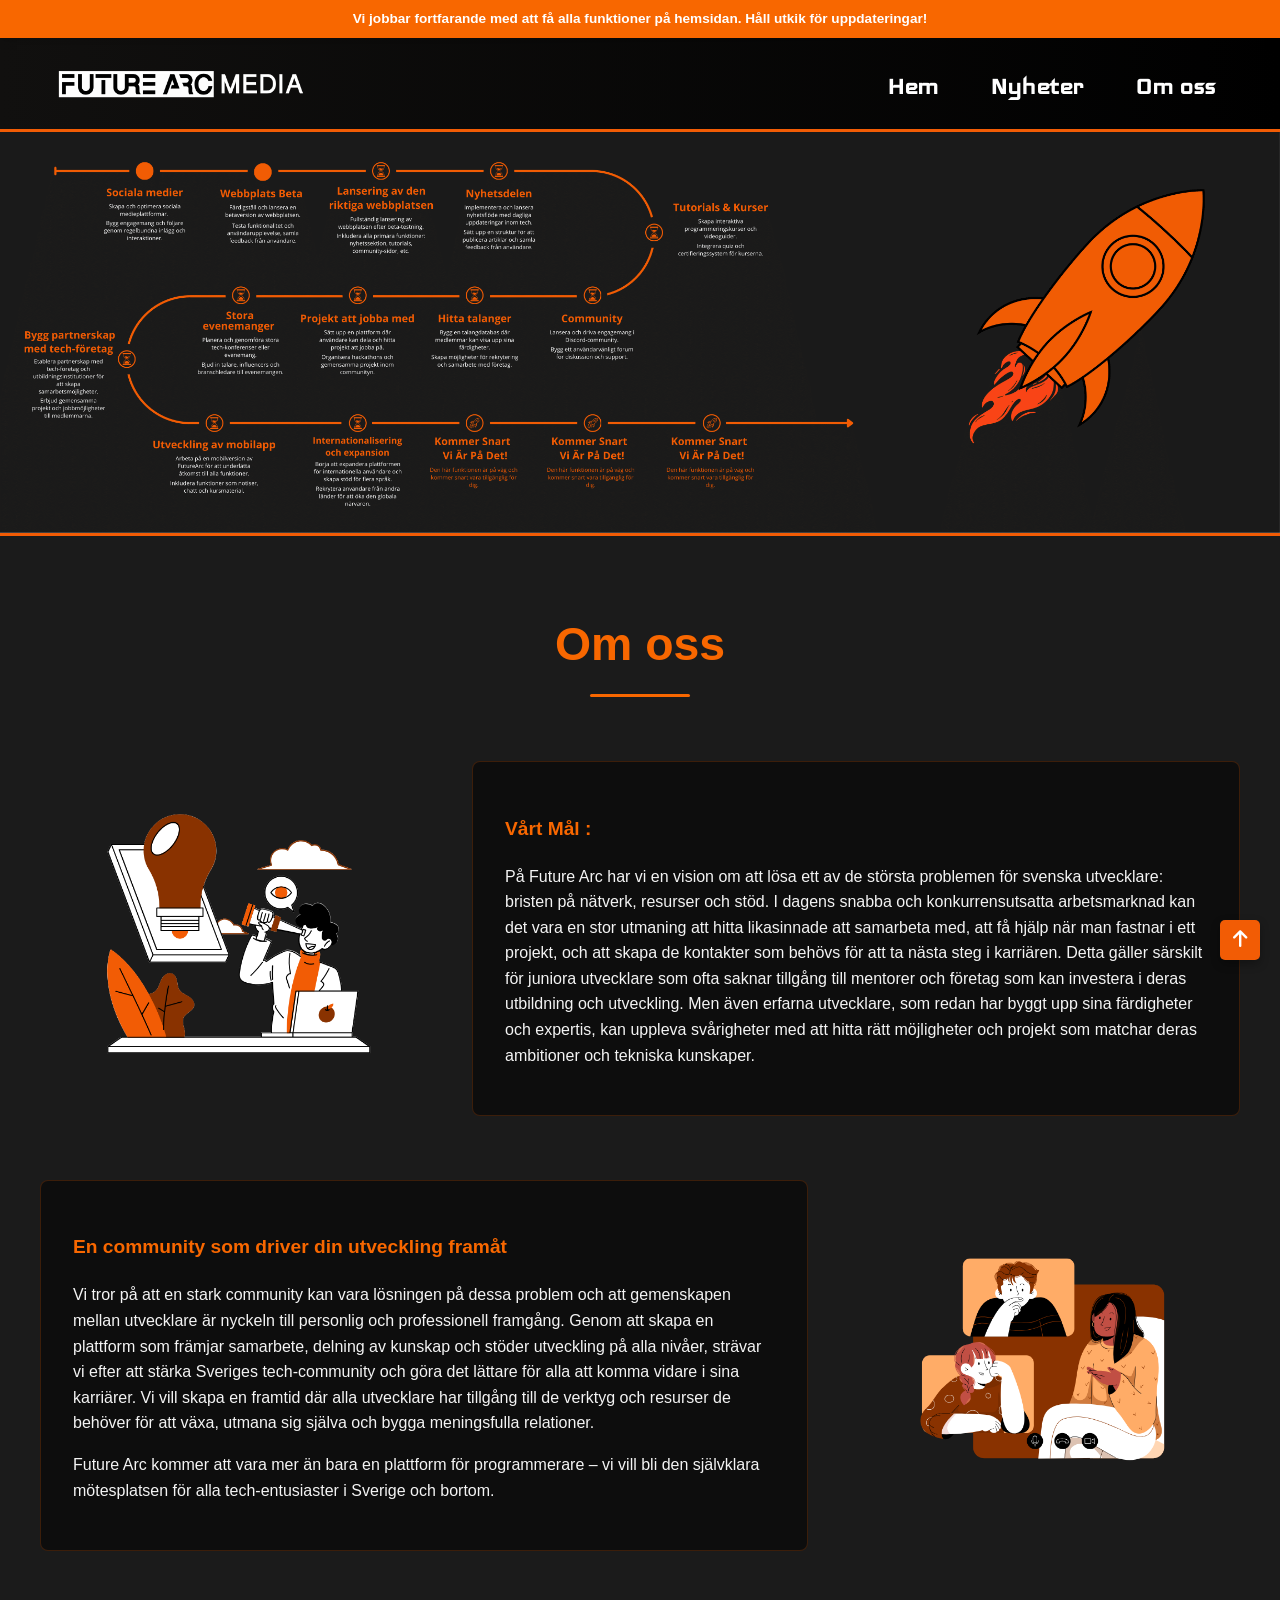
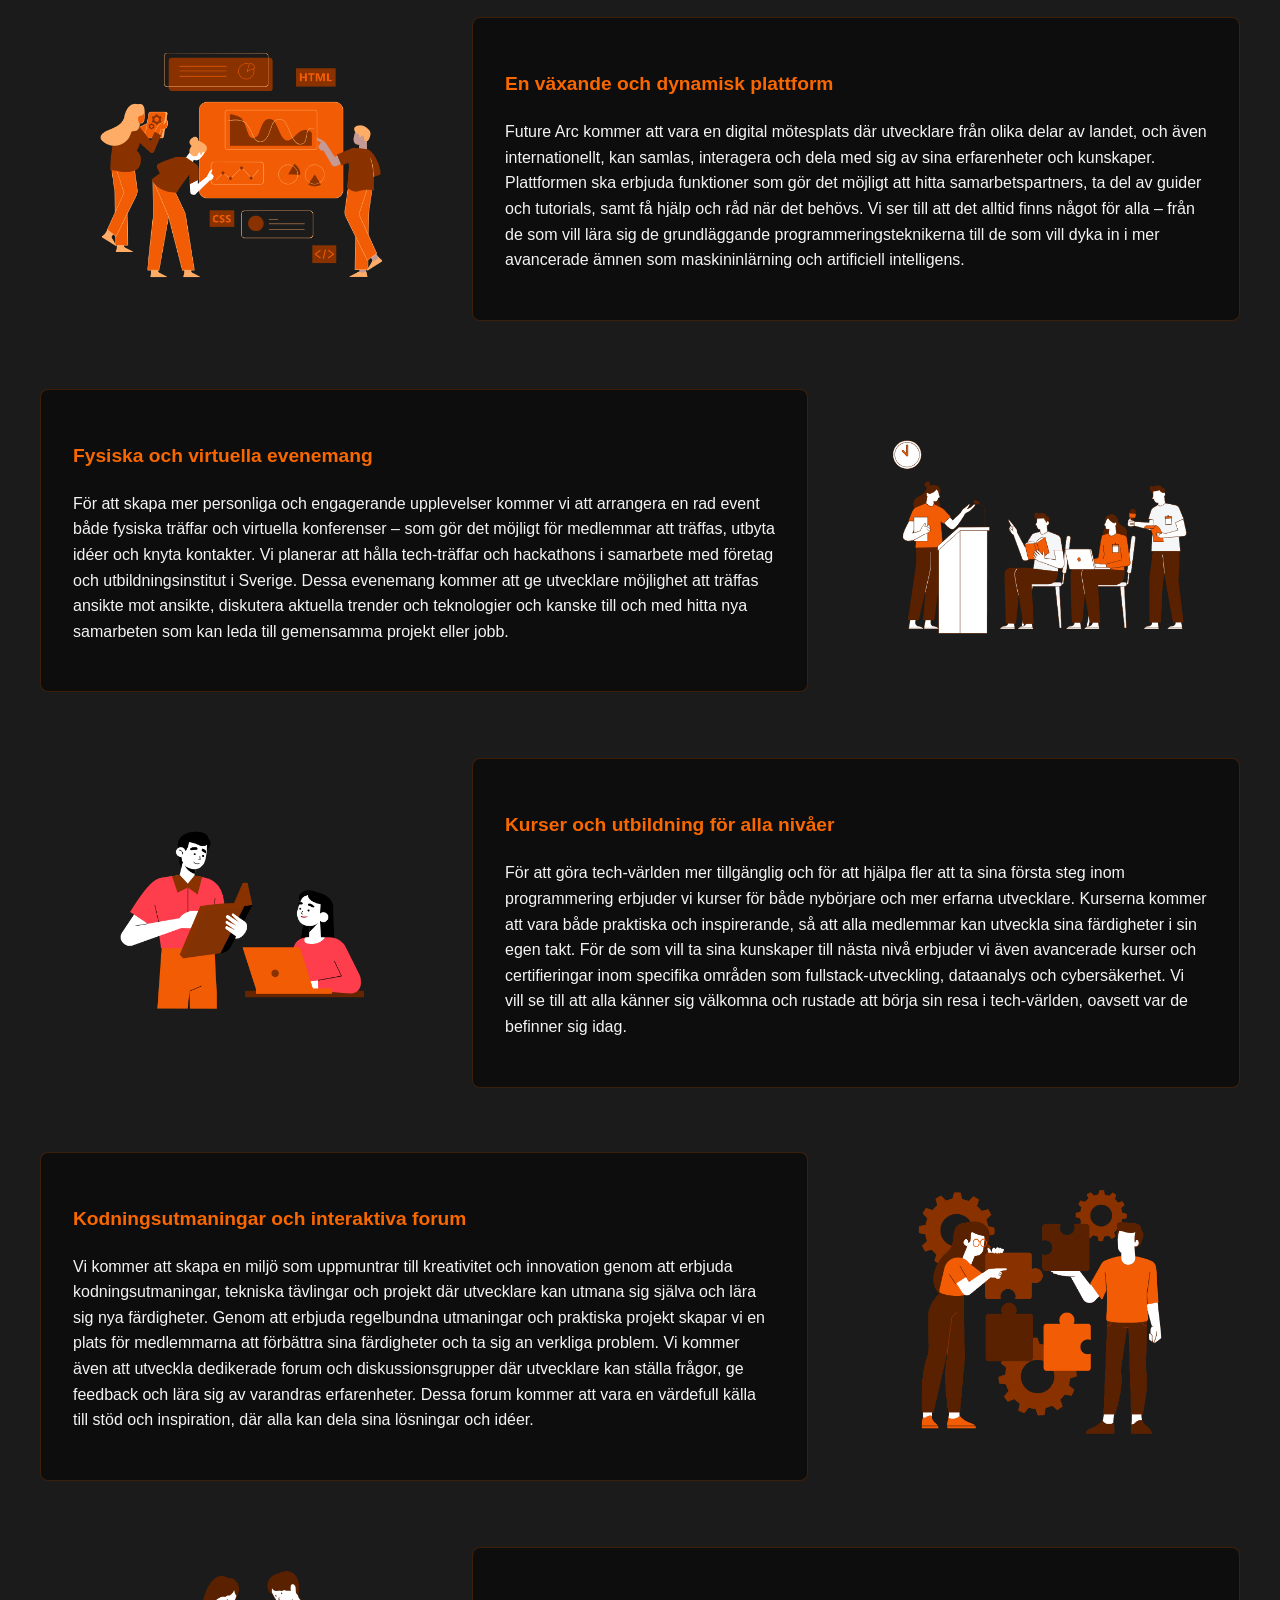
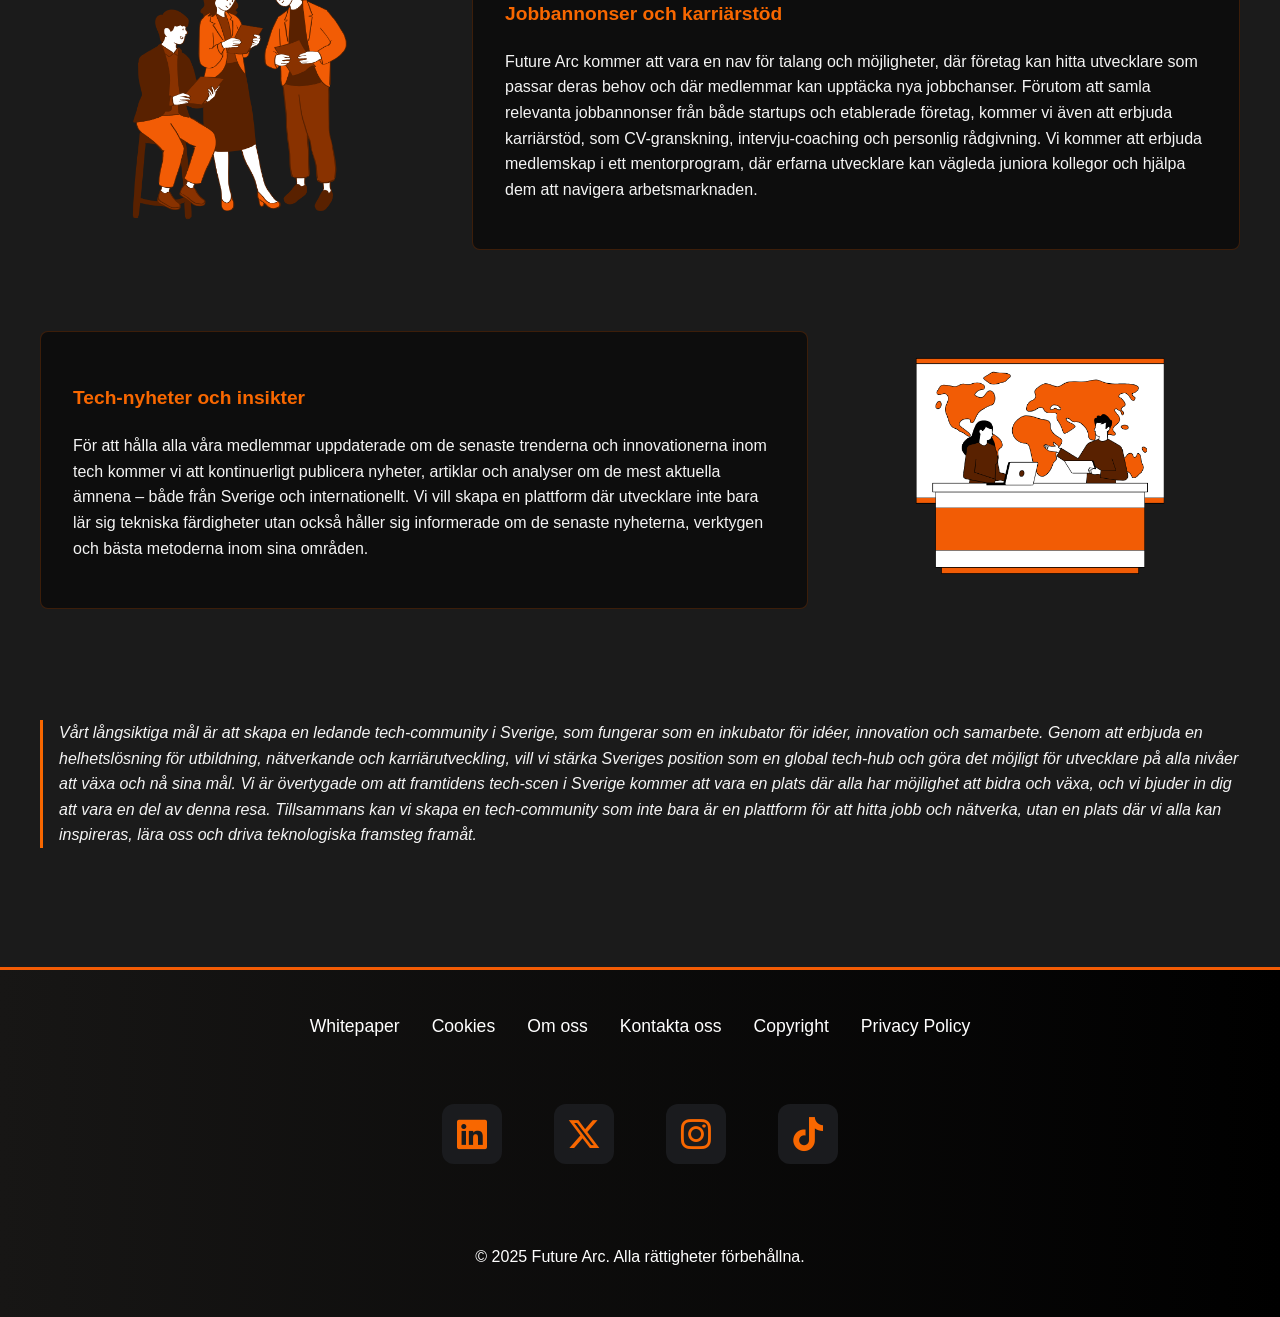
==== commit afcd33fd: "uppdate about.html" ====
--- a/Futurearcsite.v3-main/about.html
+++ b/Futurearcsite.v3-main/about.html
@@ -15,7 +15,7 @@
     <div include-html="components/header.html"></div>
     <hr class="section-divider">
         <div class="roadmap-about">
-            <img src="assets/images/timeline.png" alt="Roadmap">
+            <img src="assets/Images/timeline.png" alt="Roadmap">
         </div>   
         <div class="section-divider"></div>
         <div class="about-container">
@@ -25,7 +25,7 @@
             <div class="text-section-first">
                 <div class="aboutus-vision">
                     <picture>
-                        <img src="assets/images/aboutus/1.png" alt="About Us Vision">
+                        <img src="assets/Images/aboutus/1.png" alt="About Us Vision">
                     </picture>
                 </div>
                 <div class="text-content">
@@ -43,7 +43,7 @@
                 </div>
                 <div class="aboutus-vision">
                     <picture>
-                        <img src="assets/images/aboutus/2.png" alt="About Us Vision">
+                        <img src="assets/Images/aboutus/2.png" alt="About Us Vision">
                     </picture>
                 </div>
             </div>
@@ -52,7 +52,7 @@
             <div class="text-section">
                 <div class="aboutus-vision">
                     <picture>
-                        <img src="assets/images/aboutus/3.png" alt="About Us Vision">
+                        <img src="assets/Images/aboutus/3.png" alt="About Us Vision">
                     </picture>
                 </div>
                 <div class="text-content">
@@ -69,7 +69,7 @@
                 </div>
                 <div class="aboutus-vision">
                     <picture>
-                        <img src="assets/images/aboutus/8.png" loading="lazy" alt="About Us Vision">
+                        <img src="assets/Images/aboutus/8.png" loading="lazy" alt="About Us Vision">
                     </picture>
                 </div>
             </div>
@@ -78,7 +78,7 @@
             <div class="text-section">
                 <div class="aboutus-vision">
                     <picture>
-                        <img src="assets/images/aboutus/4.png" loading="lazy" alt="About Us Vision">
+                        <img src="assets/Images/aboutus/4.png" loading="lazy" alt="About Us Vision">
                     </picture>
                 </div>
                 <div class="text-content">
@@ -95,7 +95,7 @@
                 </div>
                 <div class="aboutus-vision">
                     <picture>
-                        <img src="assets/images/aboutus/5.png" loading="lazy" alt="About Us Vision">
+                        <img src="assets/Images/aboutus/5.png" loading="lazy" alt="About Us Vision">
                     </picture>
                 </div>
             </div>
@@ -104,7 +104,7 @@
             <div class="text-section">
                 <div class="aboutus-vision">
                     <picture>
-                        <img src="assets/images/aboutus/6.png" loading="lazy" alt="About Us Vision">
+                        <img src="assets/Images/aboutus/6.png" loading="lazy" alt="About Us Vision">
                     </picture>
                 </div>
                 <div class="text-content">
@@ -121,7 +121,7 @@
                 </div>
                 <div class="aboutus-vision">
                     <picture>
-                        <img src="assets/images/aboutus/7.png" loading="lazy" alt="About Us Vision">
+                        <img src="assets/Images/aboutus/7.png" loading="lazy" alt="About Us Vision">
                     </picture>
                 </div>
             </div>
